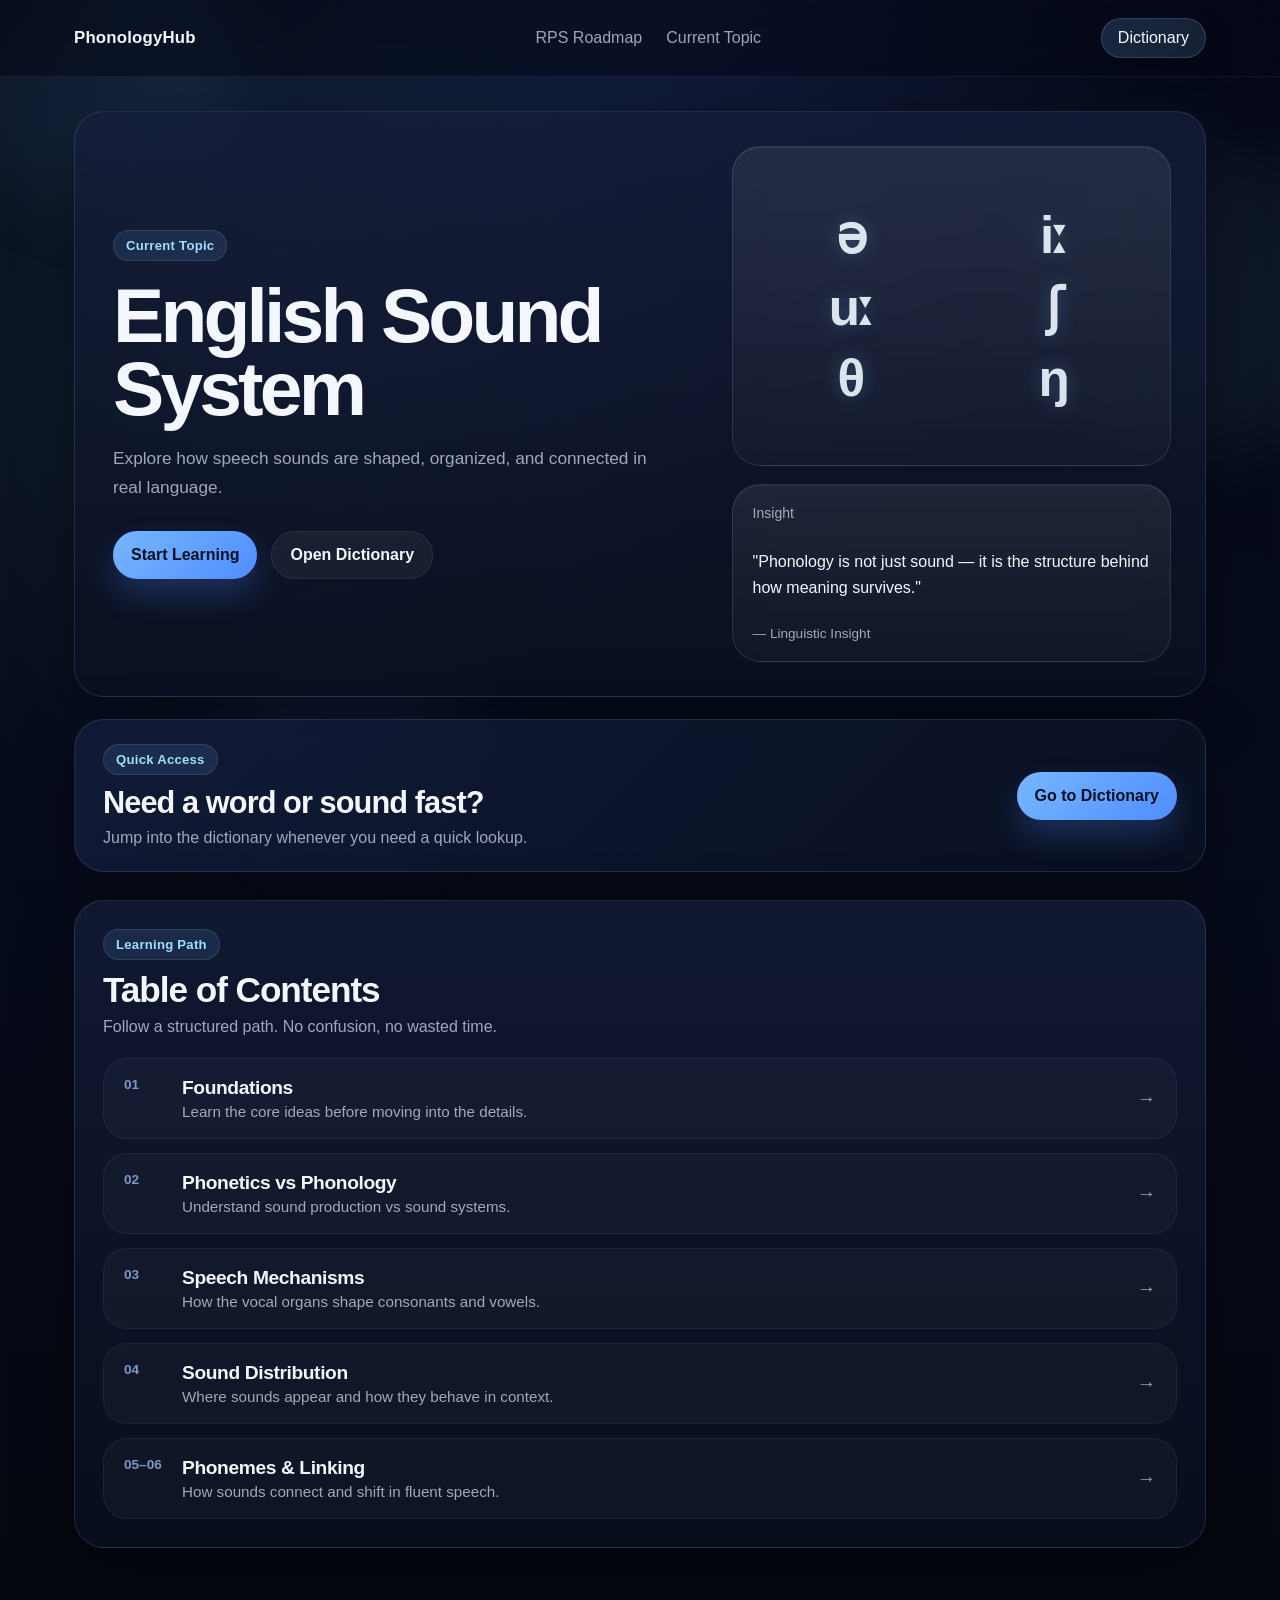
==== index.html @ 591a589a "Initial commit phonology project" ====
<!DOCTYPE html>
<html lang="en">
<head>
  <meta charset="UTF-8" />
  <meta name="viewport" content="width=device-width, initial-scale=1.0" />
  <title>PhonologyHub</title>
  <link rel="stylesheet" href="css/style.css" />
</head>
<body>
  <div class="bg-orb orb-1"></div>
  <div class="bg-orb orb-2"></div>
  <div class="bg-orb orb-3"></div>

  <header class="navbar">
    <div class="nav-content">
      <a class="logo" href="#">PhonologyHub</a>

      <nav class="nav-links">
        <a href="#roadmap">RPS Roadmap</a>
        <a href="#topic">Current Topic</a>
      </nav>

      <a class="nav-cta" href="#dictionary-cta">Dictionary</a>
    </div>
  </header>

  <main class="page">
    <section class="hero-card reveal" id="topic">
      <div class="hero-copy">
        <span class="eyebrow">Current Topic</span>
        <h1>English Sound System</h1>
        <p>
          Explore how speech sounds are shaped, organized, and connected in real language.
        </p>

        <div class="hero-actions">
          <a class="btn btn-primary" href="#roadmap">Start Learning</a>
          <a class="btn btn-secondary" href="#dictionary-cta">Open Dictionary</a>
        </div>
      </div>

      <div class="hero-visual" aria-hidden="true">
        <div class="glass-panel ipa-panel">
          <span>ə</span>
          <span>iː</span>
          <span>uː</span>
          <span>ʃ</span>
          <span>θ</span>
          <span>ŋ</span>
        </div>
        <div class="glass-panel quote-panel">
  <div class="mini-label">Insight</div>
  <p class="quote-text">Loading insight...</p>
  <span class="quote-author"></span>
</div>
      </div>
    </section>

    <section class="cta-strip reveal" id="dictionary-cta">
      <div>
        <span class="eyebrow">Quick Access</span>
        <h2>Need a word or sound fast?</h2>
        <p>Jump into the dictionary whenever you need a quick lookup.</p>
      </div>
      <a class="btn btn-primary" href="#">Go to Dictionary</a>
    </section>

    <section class="toc-section reveal" id="roadmap">
  <div class="toc-header">
    <span class="eyebrow">Learning Path</span>
    <h2>Table of Contents</h2>
    <p>Follow a structured path. No confusion, no wasted time.</p>
  </div>

  <div class="toc-list">

    <a href="#" class="toc-item">
      <div class="toc-left">
        <span class="toc-num">01</span>
        <div>
          <h3>Foundations</h3>
          <p>Learn the core ideas before moving into the details.</p>
        </div>
      </div>
      <span class="toc-arrow">→</span>
    </a>

    <a href="#" class="toc-item">
      <div class="toc-left">
        <span class="toc-num">02</span>
        <div>
          <h3>Phonetics vs Phonology</h3>
          <p>Understand sound production vs sound systems.</p>
        </div>
      </div>
      <span class="toc-arrow">→</span>
    </a>

    <a href="#" class="toc-item">
      <div class="toc-left">
        <span class="toc-num">03</span>
        <div>
          <h3>Speech Mechanisms</h3>
          <p>How the vocal organs shape consonants and vowels.</p>
        </div>
      </div>
      <span class="toc-arrow">→</span>
    </a>

    <a href="#" class="toc-item">
      <div class="toc-left">
        <span class="toc-num">04</span>
        <div>
          <h3>Sound Distribution</h3>
          <p>Where sounds appear and how they behave in context.</p>
        </div>
      </div>
      <span class="toc-arrow">→</span>
    </a>

    <a href="#" class="toc-item">
      <div class="toc-left">
        <span class="toc-num">05–06</span>
        <div>
          <h3>Phonemes & Linking</h3>
          <p>How sounds connect and shift in fluent speech.</p>
        </div>
      </div>
      <span class="toc-arrow">→</span>
    </a>

  </div>
</section>
  </main>

  <script src="js/script.js"></script>
</body>
</html>
---- css/style.css ----
:root {
  --bg: #050816;
  --bg-soft: rgba(12, 18, 38, 0.72);
  --card: rgba(17, 24, 46, 0.72);
  --card-strong: rgba(22, 31, 59, 0.88);
  --border: rgba(172, 201, 255, 0.14);
  --text: #f5f7ff;
  --muted: rgba(230, 238, 255, 0.68);
  --accent: #76b7ff;
  --accent-2: #9be1ff;
  --accent-deep: #4f8dff;
  --shadow: 0 20px 60px rgba(0, 0, 0, 0.35);
  --radius-xl: 30px;
  --radius-lg: 24px;
  --radius-md: 18px;
  --font: -apple-system, BlinkMacSystemFont, "SF Pro Display", "Segoe UI",
          Inter, "Helvetica Neue", Arial, sans-serif;
}

* {
  box-sizing: border-box;
}

html {
  scroll-behavior: smooth;
}

body {
  margin: 0;
  font-family: var(--font);
  background:
    radial-gradient(circle at top, rgba(75, 130, 255, 0.16), transparent 35%),
    radial-gradient(circle at 20% 20%, rgba(120, 226, 255, 0.10), transparent 30%),
    linear-gradient(180deg, #050816 0%, #070c1d 45%, #04070f 100%);
  color: var(--text);
  min-height: 100vh;
  overflow-x: hidden;
}

a {
  color: inherit;
  text-decoration: none;
}

.bg-orb {
  position: fixed;
  border-radius: 50%;
  filter: blur(40px);
  opacity: 0.35;
  pointer-events: none;
  z-index: 0;
}

.orb-1 {
  width: 280px;
  height: 280px;
  background: rgba(100, 175, 255, 0.25);
  top: -70px;
  left: -40px;
}

.orb-2 {
  width: 320px;
  height: 320px;
  background: rgba(145, 228, 255, 0.18);
  right: -80px;
  top: 140px;
}

.orb-3 {
  width: 240px;
  height: 240px;
  background: rgba(79, 141, 255, 0.18);
  bottom: 30px;
  left: 18%;
}

.navbar {
  position: sticky;
  top: 0;
  z-index: 20;
  backdrop-filter: blur(22px);
  -webkit-backdrop-filter: blur(22px);
  background: rgba(5, 8, 22, 0.55);
  border-bottom: 1px solid rgba(255, 255, 255, 0.06);
}

.nav-content {
  max-width: 1180px;
  margin: 0 auto;
  padding: 18px 24px;
  display: flex;
  align-items: center;
  justify-content: space-between;
  gap: 20px;
}

.logo {
  font-size: 1.05rem;
  font-weight: 700;
  letter-spacing: 0.2px;
}

.nav-links {
  display: flex;
  gap: 24px;
  color: var(--muted);
}

.nav-links a,
.nav-cta {
  transition: 0.25s ease;
}

.nav-links a:hover,
.nav-cta:hover {
  color: var(--text);
  transform: translateY(-1px);
}

.nav-cta {
  padding: 10px 16px;
  border-radius: 999px;
  background: linear-gradient(135deg, rgba(118, 183, 255, 0.18), rgba(155, 225, 255, 0.12));
  border: 1px solid rgba(167, 210, 255, 0.18);
  box-shadow: 0 10px 30px rgba(0, 0, 0, 0.18);
}

.page {
  position: relative;
  z-index: 1;
  max-width: 1180px;
  margin: 0 auto;
  padding: 34px 24px 80px;
}

.hero-card,
.cta-strip,
.bento-card {
  border: 1px solid var(--border);
  background: linear-gradient(180deg, rgba(21, 30, 58, 0.78), rgba(11, 16, 33, 0.82));
  box-shadow: var(--shadow);
  border-radius: var(--radius-xl);
}

.hero-card {
  display: grid;
  grid-template-columns: 1.15fr 0.85fr;
  gap: 28px;
  padding: 34px;
  min-height: 520px;
  overflow: hidden;
}

.hero-copy {
  display: flex;
  flex-direction: column;
  justify-content: center;
  padding: 14px 4px;
}

.eyebrow {
  display: inline-flex;
  width: fit-content;
  padding: 7px 12px;
  border-radius: 999px;
  background: rgba(118, 183, 255, 0.12);
  border: 1px solid rgba(165, 210, 255, 0.14);
  color: var(--accent-2);
  font-size: 0.82rem;
  font-weight: 600;
  letter-spacing: 0.02em;
}

.hero-copy h1 {
  font-size: clamp(3rem, 6vw, 5.2rem);
  line-height: 0.96;
  margin: 18px 0 18px;
  letter-spacing: -0.05em;
}

.hero-copy p {
  max-width: 560px;
  font-size: 1.08rem;
  line-height: 1.7;
  color: var(--muted);
  margin: 0 0 28px;
}

.hero-actions {
  display: flex;
  flex-wrap: wrap;
  gap: 14px;
}

.btn {
  display: inline-flex;
  align-items: center;
  justify-content: center;
  min-height: 48px;
  padding: 0 18px;
  border-radius: 999px;
  font-weight: 600;
  transition: transform 0.25s ease, box-shadow 0.25s ease, background 0.25s ease;
}

.btn:hover {
  transform: translateY(-2px);
}

.btn-primary {
  background: linear-gradient(135deg, var(--accent), var(--accent-deep));
  color: #06111f;
  box-shadow: 0 16px 30px rgba(79, 141, 255, 0.24);
}

.btn-secondary {
  background: rgba(255, 255, 255, 0.05);
  border: 1px solid rgba(255, 255, 255, 0.08);
  color: var(--text);
}

.hero-visual {
  display: grid;
  grid-template-rows: 1fr auto;
  gap: 18px;
  align-items: stretch;
}

.glass-panel {
  border-radius: 28px;
  background: linear-gradient(180deg, rgba(255, 255, 255, 0.08), rgba(255, 255, 255, 0.03));
  border: 1px solid rgba(195, 225, 255, 0.12);
  backdrop-filter: blur(18px);
  -webkit-backdrop-filter: blur(18px);
  box-shadow: inset 0 1px 0 rgba(255, 255, 255, 0.06);
}

.ipa-panel {
  display: grid;
  grid-template-columns: repeat(2, 1fr);
  gap: 12px;
  padding: 22px;
  place-items: center;
  align-content: center;
  min-height: 320px;
}

.ipa-panel span {
  font-size: clamp(1.9rem, 4vw, 3.3rem);
  font-weight: 700;
  letter-spacing: -0.06em;
  color: rgba(240, 248, 255, 0.9);
  text-shadow: 0 0 20px rgba(123, 193, 255, 0.28);
}

.glow-panel {
  padding: 18px 20px;
  min-height: 120px;
}

.mini-label {
  font-size: 0.88rem;
  color: var(--muted);
  margin-bottom: 12px;
}

.wave-line {
  height: 58px;
  border-radius: 999px;
  background:
    linear-gradient(90deg, transparent, rgba(118, 183, 255, 0.55), rgba(155, 225, 255, 0.85), rgba(118, 183, 255, 0.55), transparent);
  mask: linear-gradient(180deg, transparent, black 25%, black 75%, transparent);
  position: relative;
  overflow: hidden;
}

.wave-line::after {
  content: "";
  position: absolute;
  inset: 0;
  background: radial-gradient(circle at 20% 50%, rgba(255,255,255,0.18), transparent 18%);
  animation: drift 5s linear infinite;
}

.cta-strip {
  margin: 22px 0;
  padding: 24px 28px;
  display: flex;
  align-items: center;
  justify-content: space-between;
  gap: 18px;
  background: linear-gradient(135deg, rgba(18, 28, 57, 0.9), rgba(9, 16, 33, 0.95));
}

.cta-strip h2 {
  margin: 10px 0 8px;
  font-size: clamp(1.4rem, 2.4vw, 2rem);
  letter-spacing: -0.03em;
}

.cta-strip p {
  margin: 0;
  color: var(--muted);
}

.bento-grid {
  display: grid;
  grid-template-columns: repeat(4, minmax(0, 1fr));
  gap: 18px;
  margin-top: 18px;
}

.bento-card {
  padding: 24px;
  min-height: 190px;
  background:
    linear-gradient(180deg, rgba(20, 28, 54, 0.88), rgba(10, 15, 31, 0.92));
  transition: transform 0.28s ease, border-color 0.28s ease, background 0.28s ease;
}

.bento-card:hover {
  transform: translateY(-4px);
  border-color: rgba(165, 210, 255, 0.24);
  background: linear-gradient(180deg, rgba(25, 36, 70, 0.92), rgba(10, 16, 34, 0.96));
}

.bento-card.wide {
  grid-column: span 2;
}

.num {
  display: inline-block;
  color: rgba(150, 184, 236, 0.8);
  font-size: 0.84rem;
  font-weight: 700;
  letter-spacing: 0.08em;
  margin-bottom: 12px;
}

.bento-card h3 {
  font-size: 1.4rem;
  margin: 0 0 10px;
  letter-spacing: -0.03em;
}

.bento-card p {
  margin: 0;
  color: var(--muted);
  line-height: 1.65;
}

.reveal {
  opacity: 0;
  transform: translateY(18px);
}

.reveal.show {
  opacity: 1;
  transform: translateY(0);
  transition: opacity 0.7s ease, transform 0.7s ease;
}

@keyframes drift {
  0% { transform: translateX(-20%); opacity: 0.65; }
  50% { opacity: 1; }
  100% { transform: translateX(20%); opacity: 0.65; }
}

@media (max-width: 980px) {
  .hero-card {
    grid-template-columns: 1fr;
  }

  .bento-grid {
    grid-template-columns: repeat(2, minmax(0, 1fr));
  }

  .bento-card.wide {
    grid-column: span 2;
  }
}

@media (max-width: 720px) {
  .nav-content {
    flex-wrap: wrap;
    justify-content: center;
  }

  .nav-links {
    order: 3;
    width: 100%;
    justify-content: center;
  }

  .page {
    padding-inline: 16px;
  }

  .hero-card,
  .cta-strip {
    padding: 22px;
    border-radius: 24px;
  }

  .hero-copy h1 {
    font-size: clamp(2.5rem, 12vw, 4rem);
  }

  .bento-grid {
    grid-template-columns: 1fr;
  }

  .bento-card.wide {
    grid-column: span 1;
  }

  .cta-strip {
    flex-direction: column;
    align-items: flex-start;
  }
}

/* TOC SECTION */
.toc-section {
  margin-top: 28px;
  padding: 28px;
  border-radius: var(--radius-xl);
  border: 1px solid var(--border);
  background: linear-gradient(180deg, rgba(18, 26, 52, 0.9), rgba(9, 14, 30, 0.95));
  box-shadow: var(--shadow);
}

.toc-header {
  margin-bottom: 22px;
}

.toc-header h2 {
  font-size: clamp(1.6rem, 3vw, 2.2rem);
  margin: 10px 0 8px;
  letter-spacing: -0.03em;
}

.toc-header p {
  color: var(--muted);
  margin: 0;
}

/* LIST */
.toc-list {
  display: flex;
  flex-direction: column;
  gap: 14px;
}

/* ITEM */
.toc-item {
  display: flex;
  justify-content: space-between;
  align-items: center;
  padding: 18px 20px;
  border-radius: var(--radius-lg);
  background: rgba(255, 255, 255, 0.03);
  border: 1px solid rgba(170, 200, 255, 0.08);
  transition: all 0.25s ease;
}

.toc-item:hover {
  transform: translateY(-2px);
  background: rgba(118, 183, 255, 0.08);
  border-color: rgba(165, 210, 255, 0.25);
}

/* LEFT SIDE */
.toc-left {
  display: flex;
  gap: 16px;
  align-items: flex-start;
}

.toc-num {
  font-weight: 700;
  font-size: 0.85rem;
  color: rgba(150, 184, 236, 0.8);
  min-width: 42px;
}

.toc-item h3 {
  margin: 0;
  font-size: 1.2rem;
  letter-spacing: -0.02em;
}

.toc-item p {
  margin: 4px 0 0;
  font-size: 0.95rem;
  color: var(--muted);
}

/* ARROW */
.toc-arrow {
  font-size: 1.2rem;
  opacity: 0.6;
  transition: transform 0.25s ease, opacity 0.25s ease;
}

.toc-item:hover .toc-arrow {
  transform: translateX(4px);
  opacity: 1;
}

/* HIGHLIGHT (05–06) */
.toc-item.highlight {
  background: linear-gradient(
    135deg,
    rgba(118, 183, 255, 0.15),
    rgba(155, 225, 255, 0.08)
  );
  border-color: rgba(155, 225, 255, 0.3);
}

/* QUOTE PANEL */
.quote-panel {
  padding: 20px;
  min-height: 140px;
  display: flex;
  flex-direction: column;
  justify-content: space-between;
}

.quote-text {
  font-size: 1rem;
  line-height: 1.6;
  color: var(--text);
  opacity: 0.9;
  transition: opacity 0.4s ease, transform 0.4s ease;
}

.quote-author {
  font-size: 0.85rem;
  color: var(--muted);
  margin-top: 10px;
}

/* animation */
.fade-out {
  opacity: 0;
  transform: translateY(6px);
}

.fade-in {
  opacity: 1;
  transform: translateY(0);
}
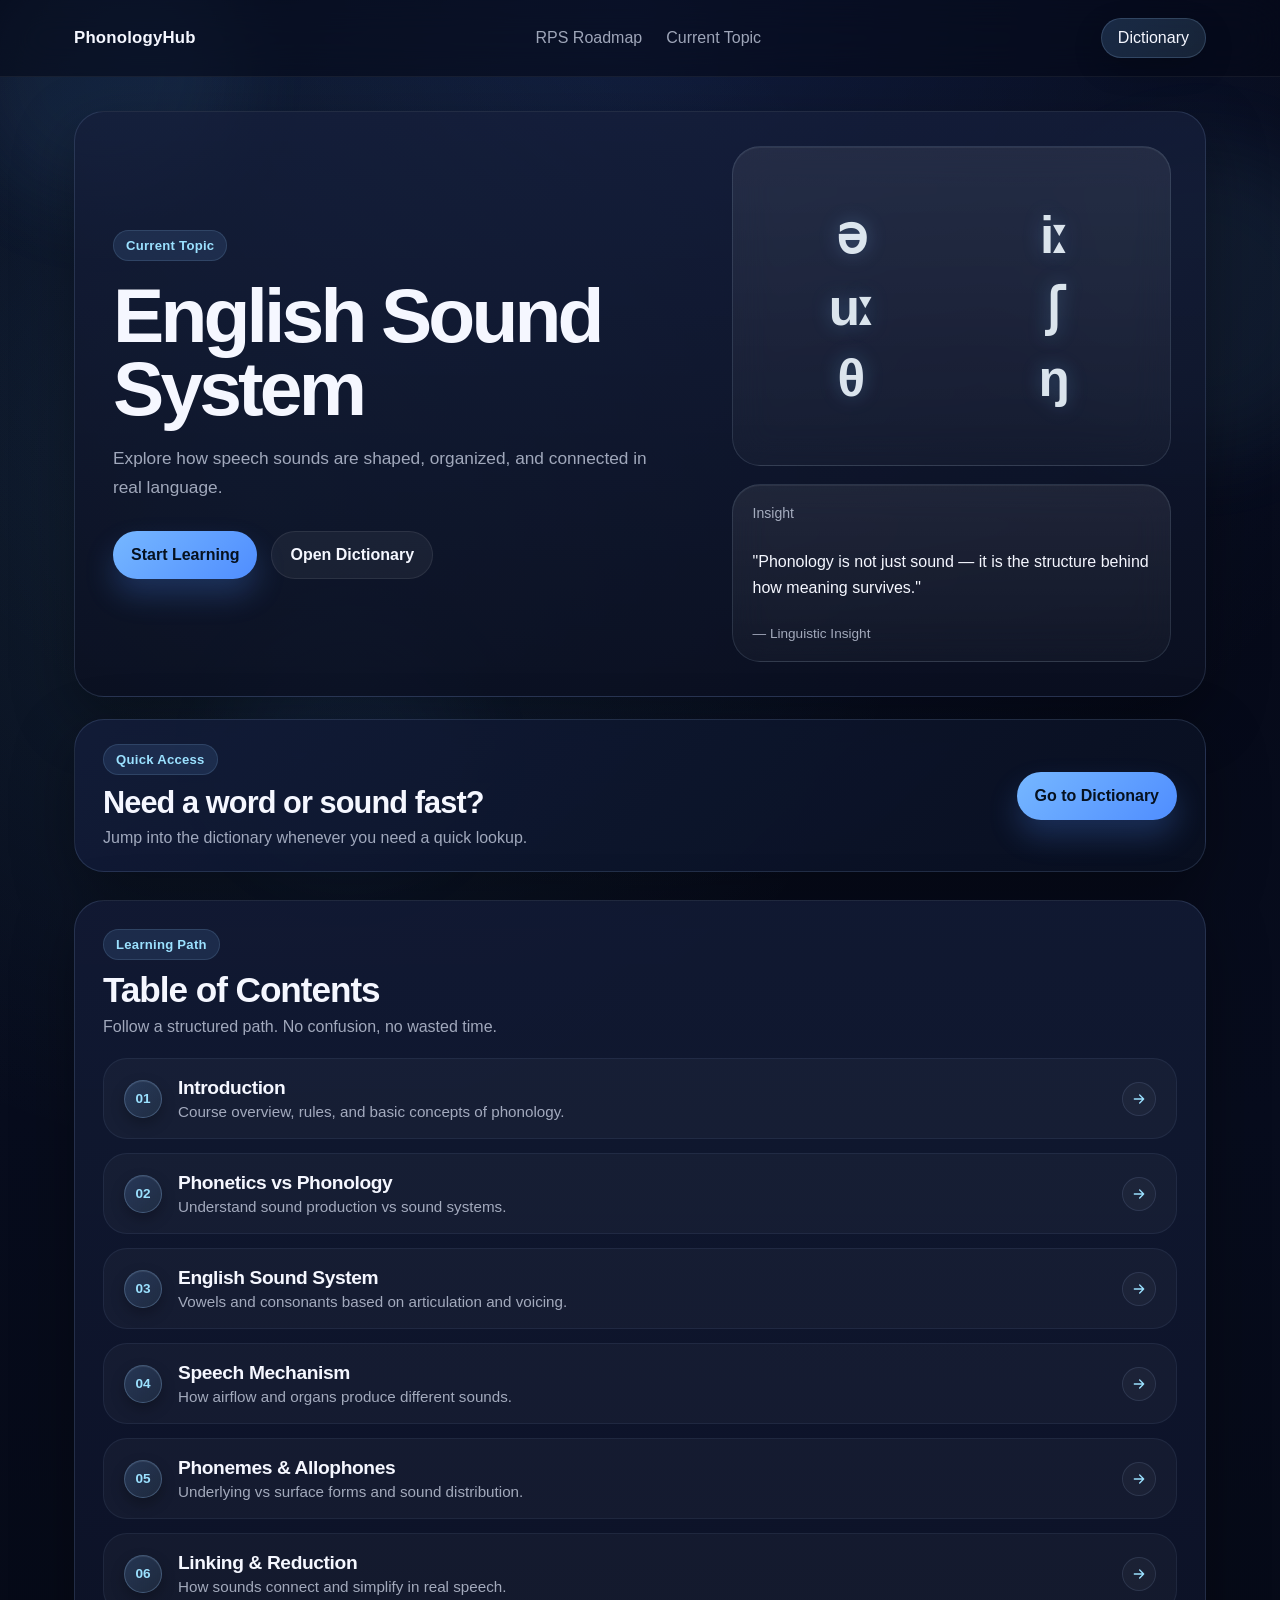
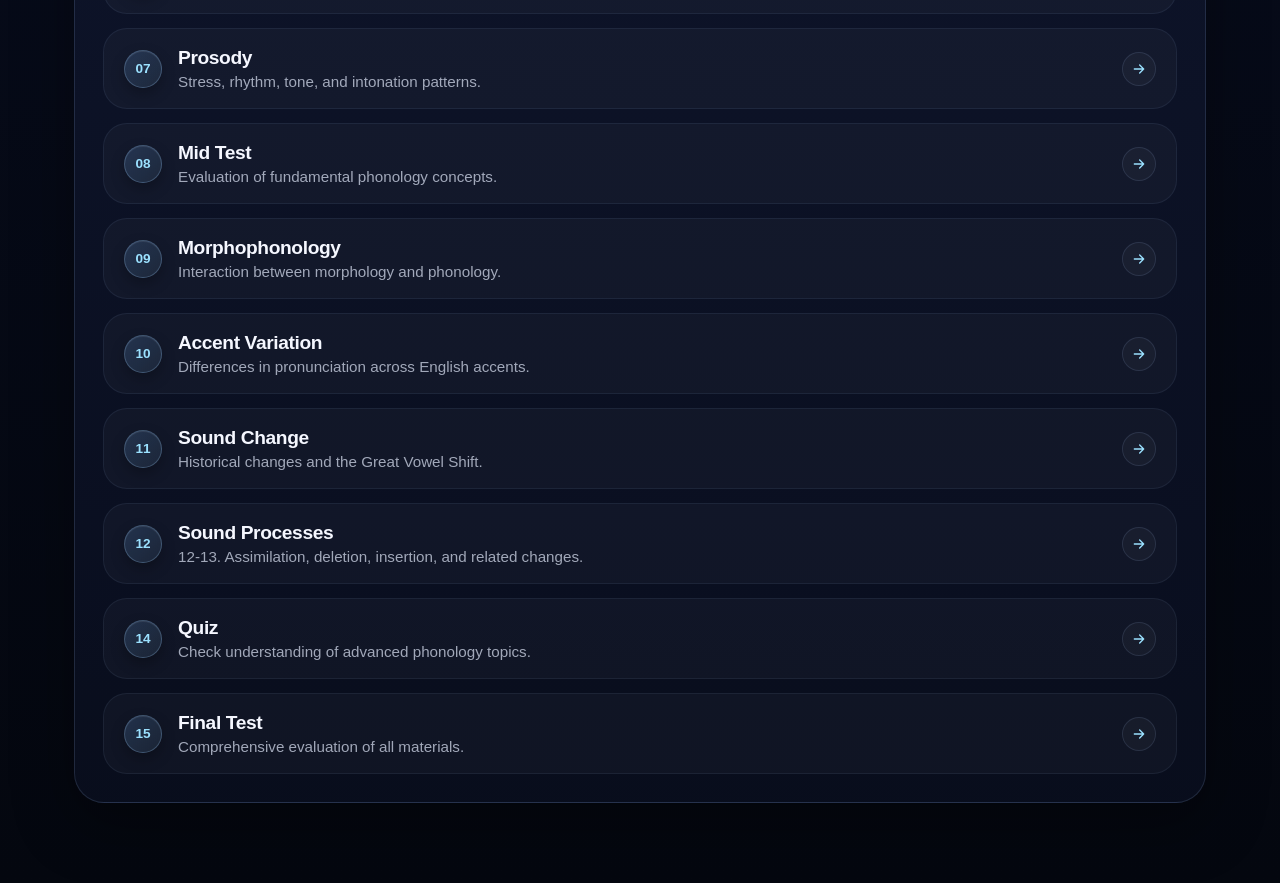
==== commit 2371a0ec: "update: fix the homepage feature" ====
--- a/index.html
+++ b/index.html
@@ -74,62 +74,217 @@
 
   <div class="toc-list">
 
-    <a href="#" class="toc-item">
-      <div class="toc-left">
-        <span class="toc-num">01</span>
-        <div>
-          <h3>Foundations</h3>
-          <p>Learn the core ideas before moving into the details.</p>
-        </div>
-      </div>
-      <span class="toc-arrow">→</span>
-    </a>
-
-    <a href="#" class="toc-item">
-      <div class="toc-left">
-        <span class="toc-num">02</span>
-        <div>
-          <h3>Phonetics vs Phonology</h3>
-          <p>Understand sound production vs sound systems.</p>
-        </div>
-      </div>
-      <span class="toc-arrow">→</span>
-    </a>
-
-    <a href="#" class="toc-item">
-      <div class="toc-left">
-        <span class="toc-num">03</span>
-        <div>
-          <h3>Speech Mechanisms</h3>
-          <p>How the vocal organs shape consonants and vowels.</p>
-        </div>
-      </div>
-      <span class="toc-arrow">→</span>
-    </a>
-
-    <a href="#" class="toc-item">
-      <div class="toc-left">
-        <span class="toc-num">04</span>
-        <div>
-          <h3>Sound Distribution</h3>
-          <p>Where sounds appear and how they behave in context.</p>
-        </div>
-      </div>
-      <span class="toc-arrow">→</span>
-    </a>
-
-    <a href="#" class="toc-item">
-      <div class="toc-left">
-        <span class="toc-num">05–06</span>
-        <div>
-          <h3>Phonemes & Linking</h3>
-          <p>How sounds connect and shift in fluent speech.</p>
-        </div>
-      </div>
-      <span class="toc-arrow">→</span>
-    </a>
-
-  </div>
+  <a href="#" class="toc-item">
+    <div class="toc-left">
+      <span class="toc-num">01</span>
+      <div>
+        <h3>Introduction</h3>
+        <p>Course overview, rules, and basic concepts of phonology.</p>
+      </div>
+    </div>
+   <span class="toc-arrow">
+  <svg viewBox="0 0 24 24" fill="none">
+    <path d="M5 12H19M19 12L13 6M19 12L13 18"/>
+  </svg>
+</span>
+  </a>
+
+  <a href="#" class="toc-item">
+    <div class="toc-left">
+      <span class="toc-num">02</span>
+      <div>
+        <h3>Phonetics vs Phonology</h3>
+        <p>Understand sound production vs sound systems.</p>
+      </div>
+    </div>
+    <span class="toc-arrow">
+  <svg viewBox="0 0 24 24" fill="none">
+    <path d="M5 12H19M19 12L13 6M19 12L13 18"/>
+  </svg>
+</span>
+  </a>
+
+  <a href="#" class="toc-item">
+    <div class="toc-left">
+      <span class="toc-num">03</span>
+      <div>
+        <h3>English Sound System</h3>
+        <p>Vowels and consonants based on articulation and voicing.</p>
+      </div>
+    </div>
+   <span class="toc-arrow">
+  <svg viewBox="0 0 24 24" fill="none">
+    <path d="M5 12H19M19 12L13 6M19 12L13 18"/>
+  </svg>
+</span>
+  </a>
+
+  <a href="#" class="toc-item">
+    <div class="toc-left">
+      <span class="toc-num">04</span>
+      <div>
+        <h3>Speech Mechanism</h3>
+        <p>How airflow and organs produce different sounds.</p>
+      </div>
+    </div>
+    <span class="toc-arrow">
+  <svg viewBox="0 0 24 24" fill="none">
+    <path d="M5 12H19M19 12L13 6M19 12L13 18"/>
+  </svg>
+</span>
+  </a>
+
+  <a href="#" class="toc-item">
+    <div class="toc-left">
+      <span class="toc-num">05</span>
+      <div>
+        <h3>Phonemes & Allophones</h3>
+        <p>Underlying vs surface forms and sound distribution.</p>
+      </div>
+    </div>
+    <span class="toc-arrow">
+  <svg viewBox="0 0 24 24" fill="none">
+    <path d="M5 12H19M19 12L13 6M19 12L13 18"/>
+  </svg>
+</span>
+  </a>
+
+  <a href="#" class="toc-item">
+    <div class="toc-left">
+      <span class="toc-num">06</span>
+      <div>
+        <h3>Linking & Reduction</h3>
+        <p>How sounds connect and simplify in real speech.</p>
+      </div>
+    </div>
+    <span class="toc-arrow">
+  <svg viewBox="0 0 24 24" fill="none">
+    <path d="M5 12H19M19 12L13 6M19 12L13 18"/>
+  </svg>
+</span>
+  </a>
+
+  <a href="#" class="toc-item">
+    <div class="toc-left">
+      <span class="toc-num">07</span>
+      <div>
+        <h3>Prosody</h3>
+        <p>Stress, rhythm, tone, and intonation patterns.</p>
+      </div>
+    </div>
+    <span class="toc-arrow">
+  <svg viewBox="0 0 24 24" fill="none">
+    <path d="M5 12H19M19 12L13 6M19 12L13 18"/>
+  </svg>
+</span>
+  </a>
+
+  <a href="#" class="toc-item">
+    <div class="toc-left">
+      <span class="toc-num">08</span>
+      <div>
+        <h3>Mid Test</h3>
+        <p>Evaluation of fundamental phonology concepts.</p>
+      </div>
+    </div>
+    <span class="toc-arrow">
+  <svg viewBox="0 0 24 24" fill="none">
+    <path d="M5 12H19M19 12L13 6M19 12L13 18"/>
+  </svg>
+</span>
+  </a>
+
+  <a href="#" class="toc-item">
+    <div class="toc-left">
+      <span class="toc-num">09</span>
+      <div>
+        <h3>Morphophonology</h3>
+        <p>Interaction between morphology and phonology.</p>
+      </div>
+    </div>
+    <span class="toc-arrow">
+  <svg viewBox="0 0 24 24" fill="none">
+    <path d="M5 12H19M19 12L13 6M19 12L13 18"/>
+  </svg>
+</span>
+  </a>
+
+  <a href="#" class="toc-item">
+    <div class="toc-left">
+      <span class="toc-num">10</span>
+      <div>
+        <h3>Accent Variation</h3>
+        <p>Differences in pronunciation across English accents.</p>
+      </div>
+    </div>
+    <span class="toc-arrow">
+  <svg viewBox="0 0 24 24" fill="none">
+    <path d="M5 12H19M19 12L13 6M19 12L13 18"/>
+  </svg>
+</span>
+  </a>
+
+  <a href="#" class="toc-item">
+    <div class="toc-left">
+      <span class="toc-num">11</span>
+      <div>
+        <h3>Sound Change</h3>
+        <p>Historical changes and the Great Vowel Shift.</p>
+      </div>
+    </div>
+    <span class="toc-arrow">
+  <svg viewBox="0 0 24 24" fill="none">
+    <path d="M5 12H19M19 12L13 6M19 12L13 18"/>
+  </svg>
+</span>
+  </a>
+
+  <a href="#" class="toc-item">
+    <div class="toc-left">
+      <span class="toc-num">12</span>
+      <div>
+        <h3>Sound Processes</h3>
+        <p>12-13. Assimilation, deletion, insertion, and related changes.</p>
+      </div>
+    </div>
+    <span class="toc-arrow">
+  <svg viewBox="0 0 24 24" fill="none">
+    <path d="M5 12H19M19 12L13 6M19 12L13 18"/>
+  </svg>
+</span>
+  </a>
+
+  <a href="#" class="toc-item">
+    <div class="toc-left">
+      <span class="toc-num">14</span>
+      <div>
+        <h3>Quiz</h3>
+        <p>Check understanding of advanced phonology topics.</p>
+      </div>
+    </div>
+    <span class="toc-arrow">
+  <svg viewBox="0 0 24 24" fill="none">
+    <path d="M5 12H19M19 12L13 6M19 12L13 18"/>
+  </svg>
+</span>
+  </a>
+
+  <a href="#" class="toc-item">
+    <div class="toc-left">
+      <span class="toc-num">15</span>
+      <div>
+        <h3>Final Test</h3>
+        <p>Comprehensive evaluation of all materials.</p>
+      </div>
+    </div>
+    <span class="toc-arrow">
+  <svg viewBox="0 0 24 24" fill="none">
+    <path d="M5 12H19M19 12L13 6M19 12L13 18"/>
+  </svg>
+</span>
+  </a>
+
+</div>
 </section>
   </main>
 
--- a/css/style.css
+++ b/css/style.css
@@ -475,14 +475,44 @@
 .toc-left {
   display: flex;
   gap: 16px;
-  align-items: flex-start;
+  align-items: center;
 }
 
 .toc-num {
+  display: flex;
+  align-items: center;
+  justify-content: center;
+
+  width: 38px;
+  height: 38px;
+
   font-weight: 700;
   font-size: 0.85rem;
-  color: rgba(150, 184, 236, 0.8);
-  min-width: 42px;
+
+  color: var(--accent-2);
+
+  border-radius: 50%;
+
+  background: linear-gradient(
+    135deg,
+    rgba(118, 183, 255, 0.18),
+    rgba(155, 225, 255, 0.08)
+  );
+
+  border: 1px solid rgba(165, 210, 255, 0.25);
+
+  box-shadow: 
+    inset 0 1px 0 rgba(255,255,255,0.08),
+    0 6px 14px rgba(0,0,0,0.25);
+
+  flex-shrink: 0;
+}
+
+.toc-item:hover .toc-num {
+  transform: scale(1.08);
+  box-shadow: 
+    0 10px 20px rgba(79, 141, 255, 0.25),
+    inset 0 1px 0 rgba(255,255,255,0.1);
 }
 
 .toc-item h3 {
@@ -499,14 +529,40 @@
 
 /* ARROW */
 .toc-arrow {
-  font-size: 1.2rem;
-  opacity: 0.6;
-  transition: transform 0.25s ease, opacity 0.25s ease;
+  display: flex;
+  align-items: center;
+  justify-content: center;
+
+  width: 34px;
+  height: 34px;
+
+  border-radius: 50%;
+
+  background: rgba(255, 255, 255, 0.03);
+  border: 1px solid rgba(170, 200, 255, 0.12);
+
+  transition: all 0.25s ease;
+}
+
+.toc-arrow svg {
+  width: 16px;
+  height: 16px;
+
+  stroke: var(--accent-2);
+  stroke-width: 2;
+  stroke-linecap: round;
+  stroke-linejoin: round;
+
+  transition: transform 0.25s ease;
 }
 
 .toc-item:hover .toc-arrow {
+  background: rgba(118, 183, 255, 0.12);
+  border-color: rgba(165, 210, 255, 0.25);
+}
+
+.toc-item:hover .toc-arrow svg {
   transform: translateX(4px);
-  opacity: 1;
 }
 
 /* HIGHLIGHT (05–06) */
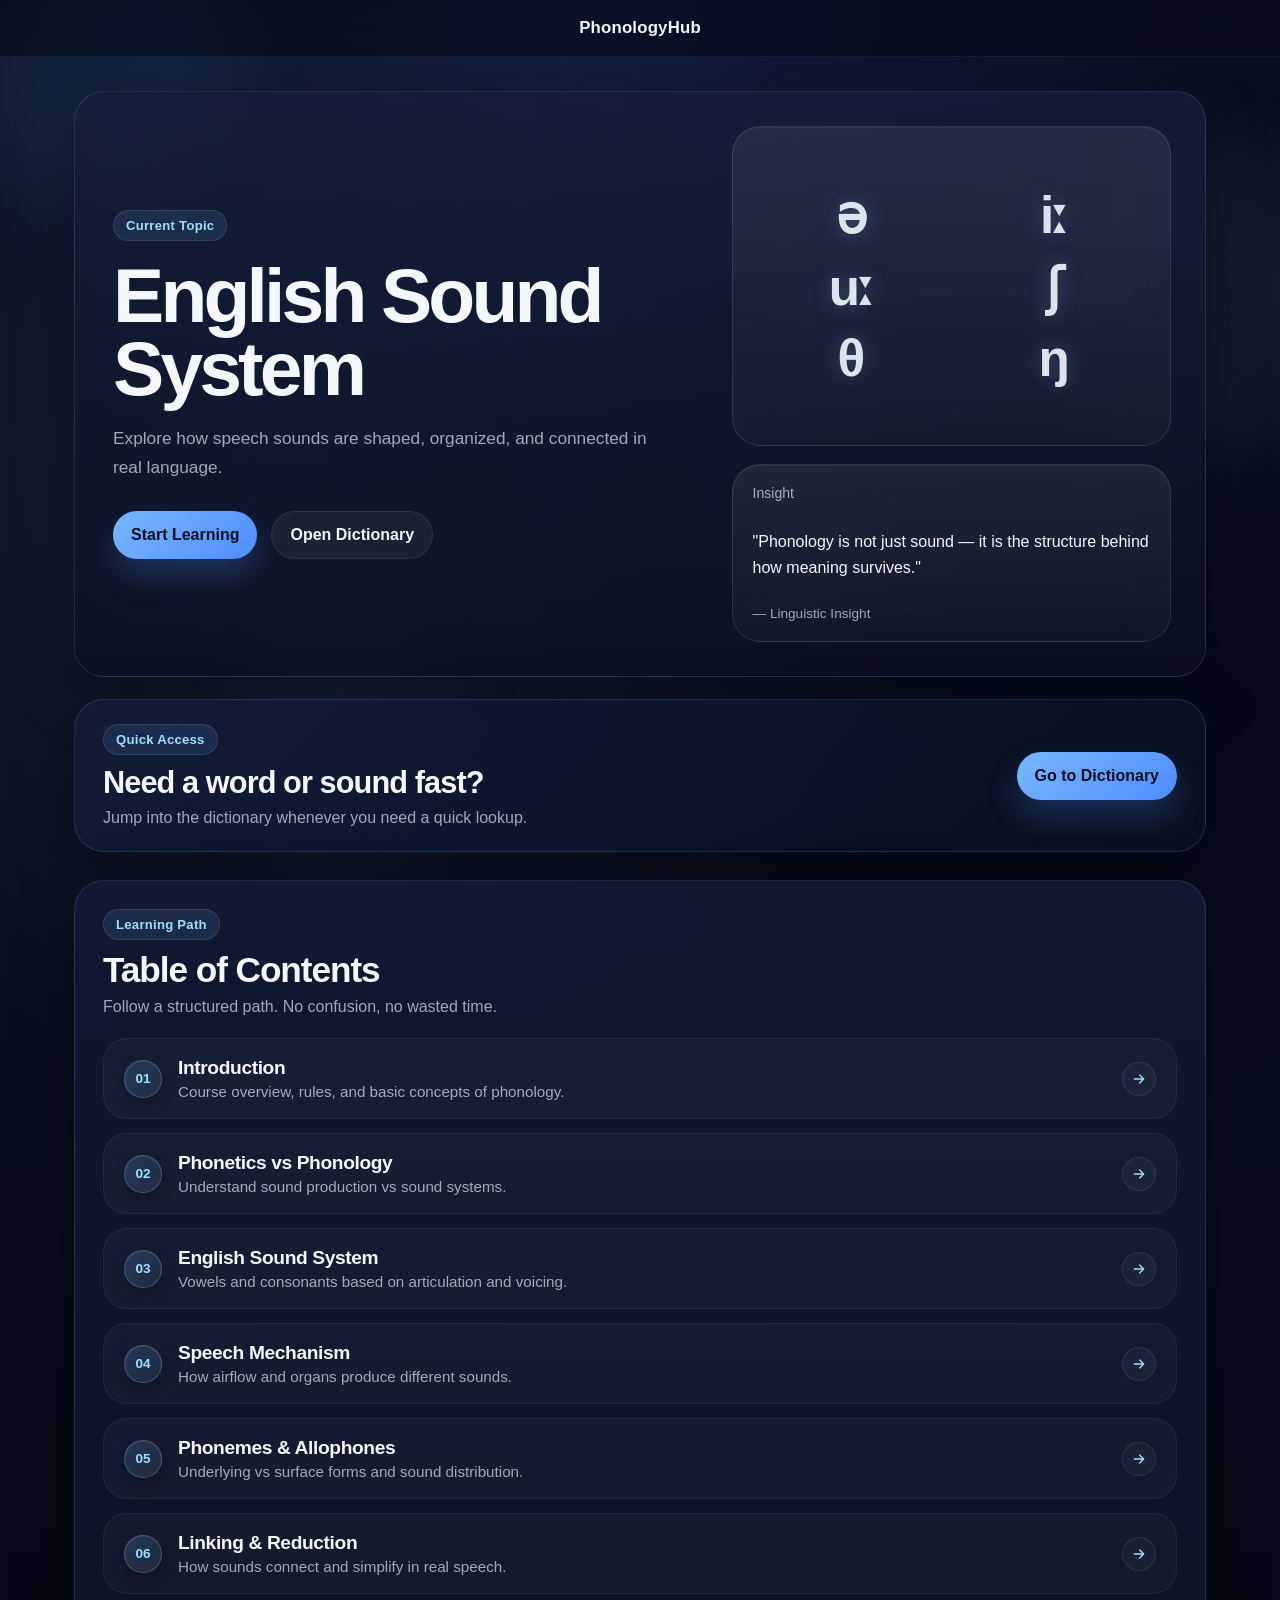
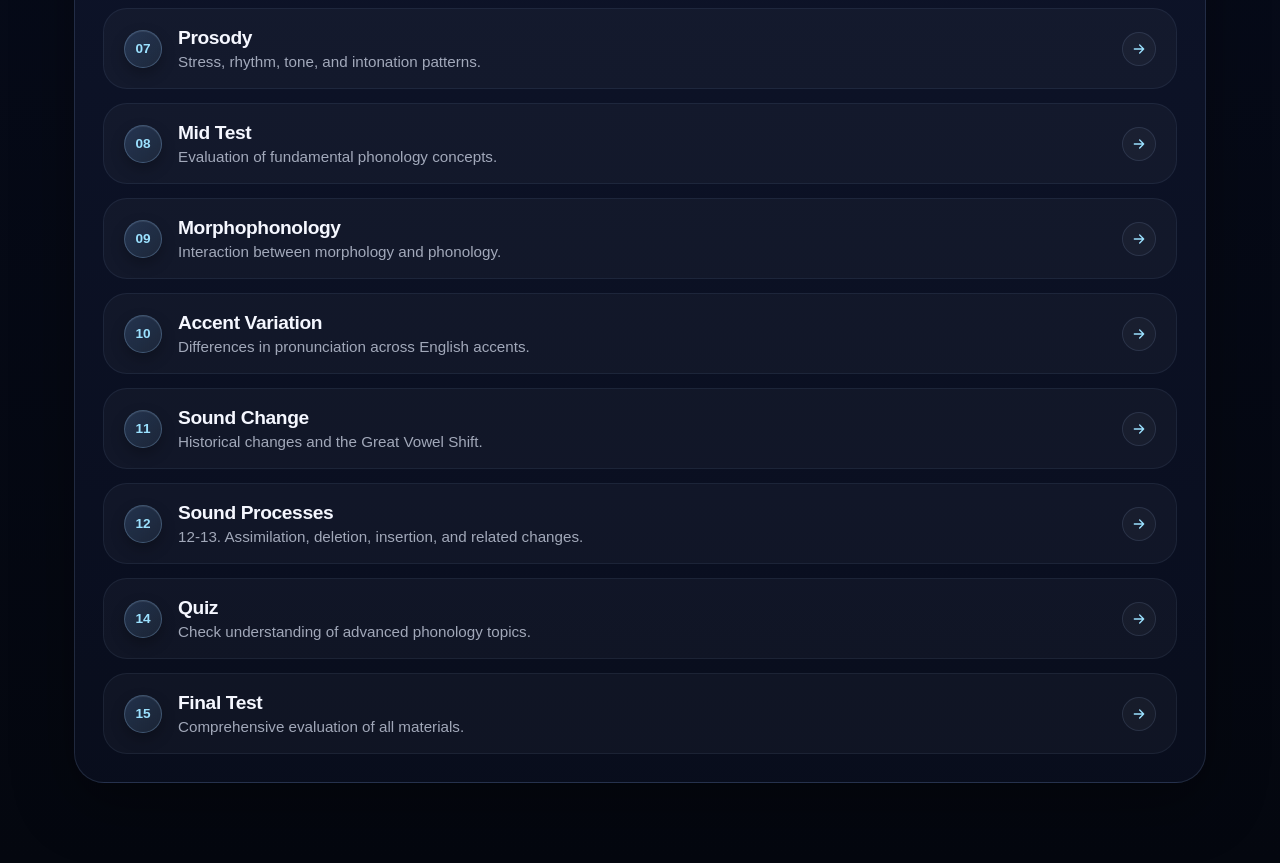
==== commit 81c84b1d: "update: change header" ====
--- a/index.html
+++ b/index.html
@@ -12,17 +12,10 @@
   <div class="bg-orb orb-3"></div>
 
   <header class="navbar">
-    <div class="nav-content">
-      <a class="logo" href="#">PhonologyHub</a>
-
-      <nav class="nav-links">
-        <a href="#roadmap">RPS Roadmap</a>
-        <a href="#topic">Current Topic</a>
-      </nav>
-
-      <a class="nav-cta" href="#dictionary-cta">Dictionary</a>
-    </div>
-  </header>
+  <div class="nav-content">
+    <a class="logo" href="#">PhonologyHub</a>
+  </div>
+</header>
 
   <main class="page">
     <section class="hero-card reveal" id="topic">
@@ -74,7 +67,7 @@
 
   <div class="toc-list">
 
-  <a href="#" class="toc-item">
+  <a href="toc/one.html" class="toc-item">
     <div class="toc-left">
       <span class="toc-num">01</span>
       <div>
@@ -89,7 +82,7 @@
 </span>
   </a>
 
-  <a href="#" class="toc-item">
+  <a href="toc/two.html" class="toc-item">
     <div class="toc-left">
       <span class="toc-num">02</span>
       <div>
@@ -104,7 +97,7 @@
 </span>
   </a>
 
-  <a href="#" class="toc-item">
+  <a href="toc/three.html" class="toc-item">
     <div class="toc-left">
       <span class="toc-num">03</span>
       <div>
@@ -119,7 +112,7 @@
 </span>
   </a>
 
-  <a href="#" class="toc-item">
+  <a href="toc/four.html" class="toc-item">
     <div class="toc-left">
       <span class="toc-num">04</span>
       <div>
@@ -134,7 +127,7 @@
 </span>
   </a>
 
-  <a href="#" class="toc-item">
+  <a href="toc/five.html" class="toc-item">
     <div class="toc-left">
       <span class="toc-num">05</span>
       <div>
@@ -149,7 +142,7 @@
 </span>
   </a>
 
-  <a href="#" class="toc-item">
+  <a href="toc/six.html" class="toc-item">
     <div class="toc-left">
       <span class="toc-num">06</span>
       <div>
@@ -164,7 +157,7 @@
 </span>
   </a>
 
-  <a href="#" class="toc-item">
+  <a href="toc/seven.html" class="toc-item">
     <div class="toc-left">
       <span class="toc-num">07</span>
       <div>
@@ -179,7 +172,7 @@
 </span>
   </a>
 
-  <a href="#" class="toc-item">
+  <a href="toc/eight.html" class="toc-item">
     <div class="toc-left">
       <span class="toc-num">08</span>
       <div>
@@ -194,7 +187,7 @@
 </span>
   </a>
 
-  <a href="#" class="toc-item">
+  <a href="toc/nine.html" class="toc-item">
     <div class="toc-left">
       <span class="toc-num">09</span>
       <div>
@@ -209,7 +202,7 @@
 </span>
   </a>
 
-  <a href="#" class="toc-item">
+  <a href="toc/ten.html" class="toc-item">
     <div class="toc-left">
       <span class="toc-num">10</span>
       <div>
@@ -224,7 +217,7 @@
 </span>
   </a>
 
-  <a href="#" class="toc-item">
+  <a href="toc/eleven.html" class="toc-item">
     <div class="toc-left">
       <span class="toc-num">11</span>
       <div>
@@ -239,7 +232,7 @@
 </span>
   </a>
 
-  <a href="#" class="toc-item">
+  <a href="toc/twelve.html" class="toc-item">
     <div class="toc-left">
       <span class="toc-num">12</span>
       <div>
@@ -254,7 +247,7 @@
 </span>
   </a>
 
-  <a href="#" class="toc-item">
+  <a href="toc/fourteen.html" class="toc-item">
     <div class="toc-left">
       <span class="toc-num">14</span>
       <div>
@@ -269,7 +262,7 @@
 </span>
   </a>
 
-  <a href="#" class="toc-item">
+  <a href="toc/fifteen.html" class="toc-item">
     <div class="toc-left">
       <span class="toc-num">15</span>
       <div>
--- a/css/style.css
+++ b/css/style.css
@@ -91,40 +91,18 @@
   padding: 18px 24px;
   display: flex;
   align-items: center;
-  justify-content: space-between;
-  gap: 20px;
+  /* Changed from space-between to center */
+  justify-content: center; 
 }
 
 .logo {
   font-size: 1.05rem;
   font-weight: 700;
   letter-spacing: 0.2px;
-}
-
-.nav-links {
-  display: flex;
-  gap: 24px;
-  color: var(--muted);
-}
-
-.nav-links a,
-.nav-cta {
-  transition: 0.25s ease;
-}
-
-.nav-links a:hover,
-.nav-cta:hover {
-  color: var(--text);
-  transform: translateY(-1px);
-}
-
-.nav-cta {
-  padding: 10px 16px;
-  border-radius: 999px;
-  background: linear-gradient(135deg, rgba(118, 183, 255, 0.18), rgba(155, 225, 255, 0.12));
-  border: 1px solid rgba(167, 210, 255, 0.18);
-  box-shadow: 0 10px 30px rgba(0, 0, 0, 0.18);
-}
+  text-decoration: none; /* Added to ensure no underline */
+  color: inherit; /* Keeps your existing text color */
+}
+
 
 .page {
   position: relative;
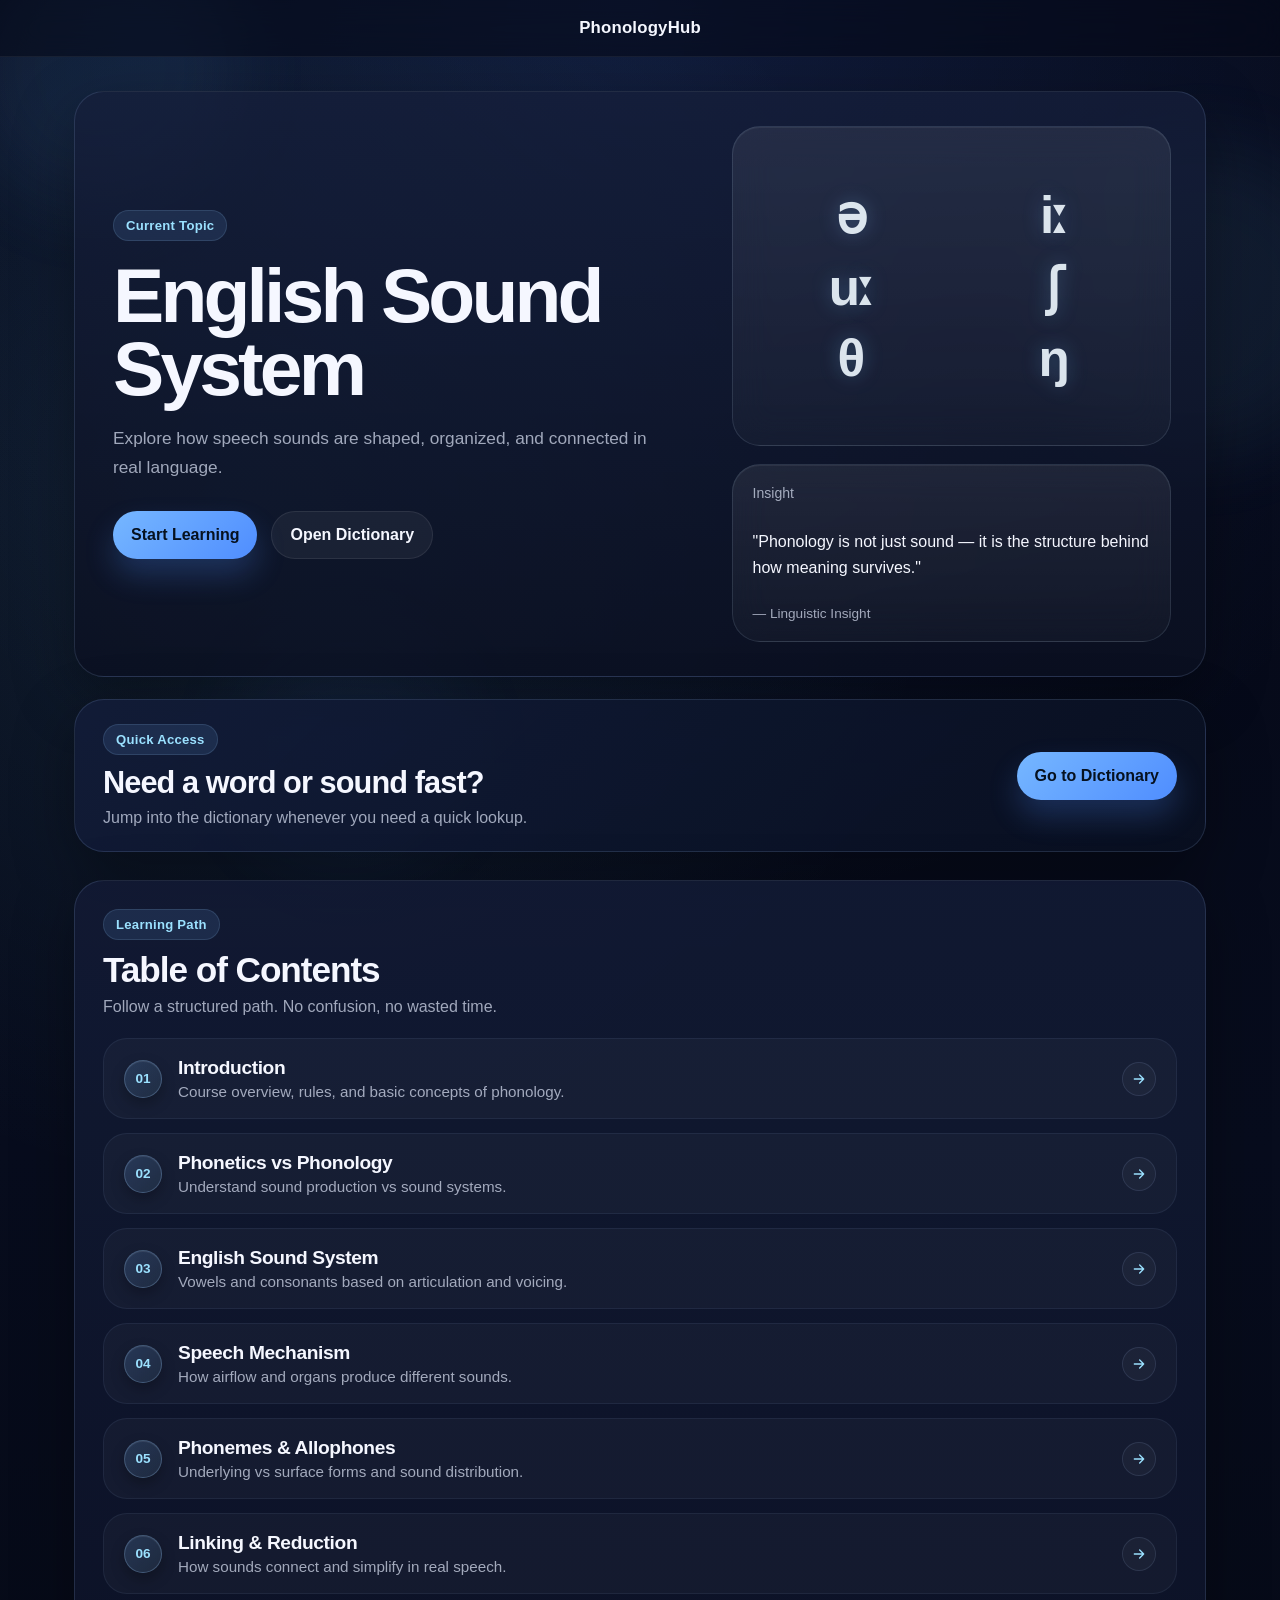
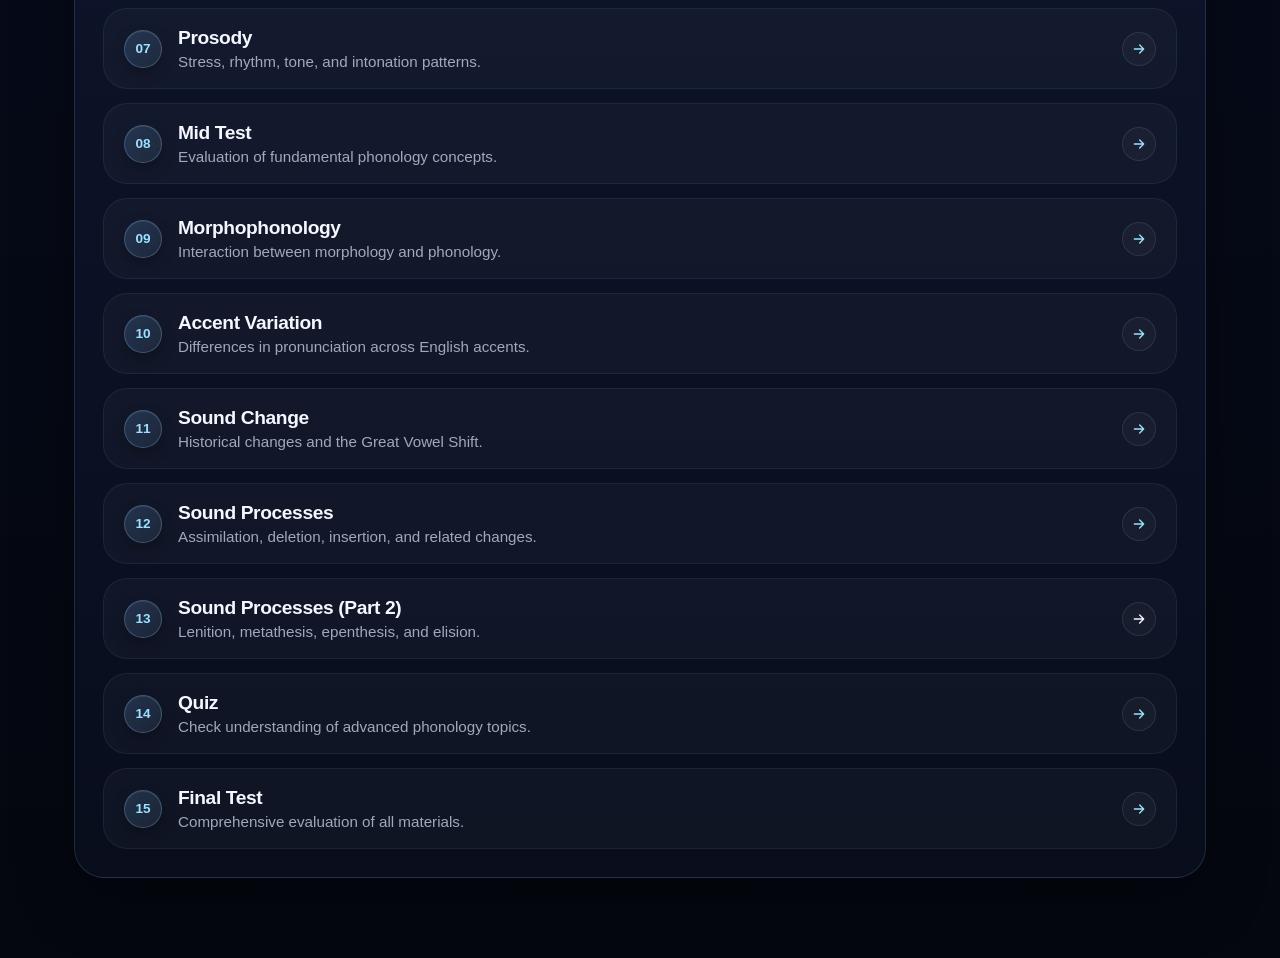
==== commit f770dea9: "update:fill the toc toc" ====
--- a/index.html
+++ b/index.html
@@ -237,15 +237,30 @@
       <span class="toc-num">12</span>
       <div>
         <h3>Sound Processes</h3>
-        <p>12-13. Assimilation, deletion, insertion, and related changes.</p>
-      </div>
-    </div>
-    <span class="toc-arrow">
-  <svg viewBox="0 0 24 24" fill="none">
-    <path d="M5 12H19M19 12L13 6M19 12L13 18"/>
-  </svg>
-</span>
-  </a>
+        <p>Assimilation, deletion, insertion, and related changes.</p>
+      </div>
+    </div>
+    <span class="toc-arrow">
+  <svg viewBox="0 0 24 24" fill="none">
+    <path d="M5 12H19M19 12L13 6M19 12L13 18"/>
+  </svg>
+</span>
+  </a>
+
+  <a href="toc/thirteen.html" class="toc-item">
+  <div class="toc-left">
+    <span class="toc-num">13</span>
+    <div>
+      <h3>Sound Processes (Part 2)</h3>
+      <p>Lenition, metathesis, epenthesis, and elision.</p>
+    </div>
+  </div>
+  <span class="toc-arrow">
+    <svg viewBox="0 0 24 24" fill="none">
+      <path d="M5 12H19M19 12L13 6M19 12L13 18" stroke="currentColor" stroke-width="2" stroke-linecap="round" stroke-linejoin="round"/>
+    </svg>
+  </span>
+</a>
 
   <a href="toc/fourteen.html" class="toc-item">
     <div class="toc-left">
